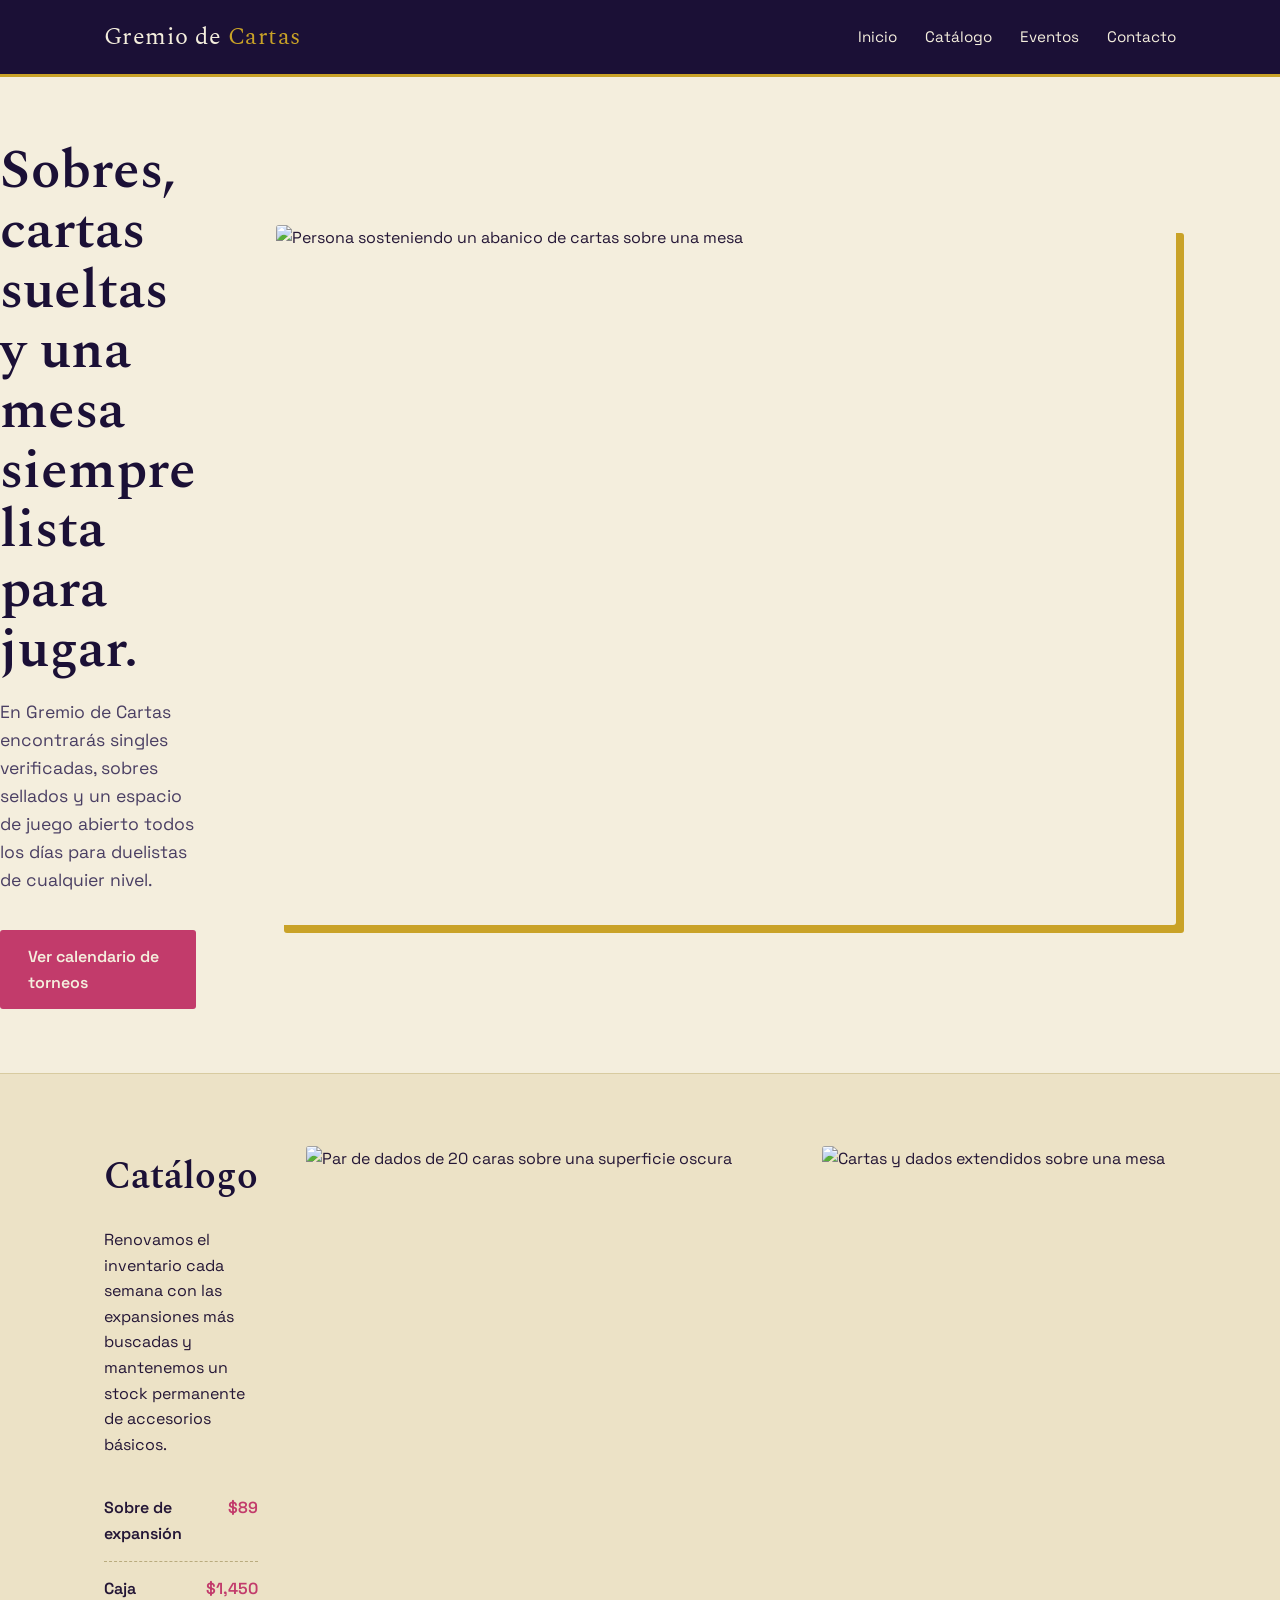
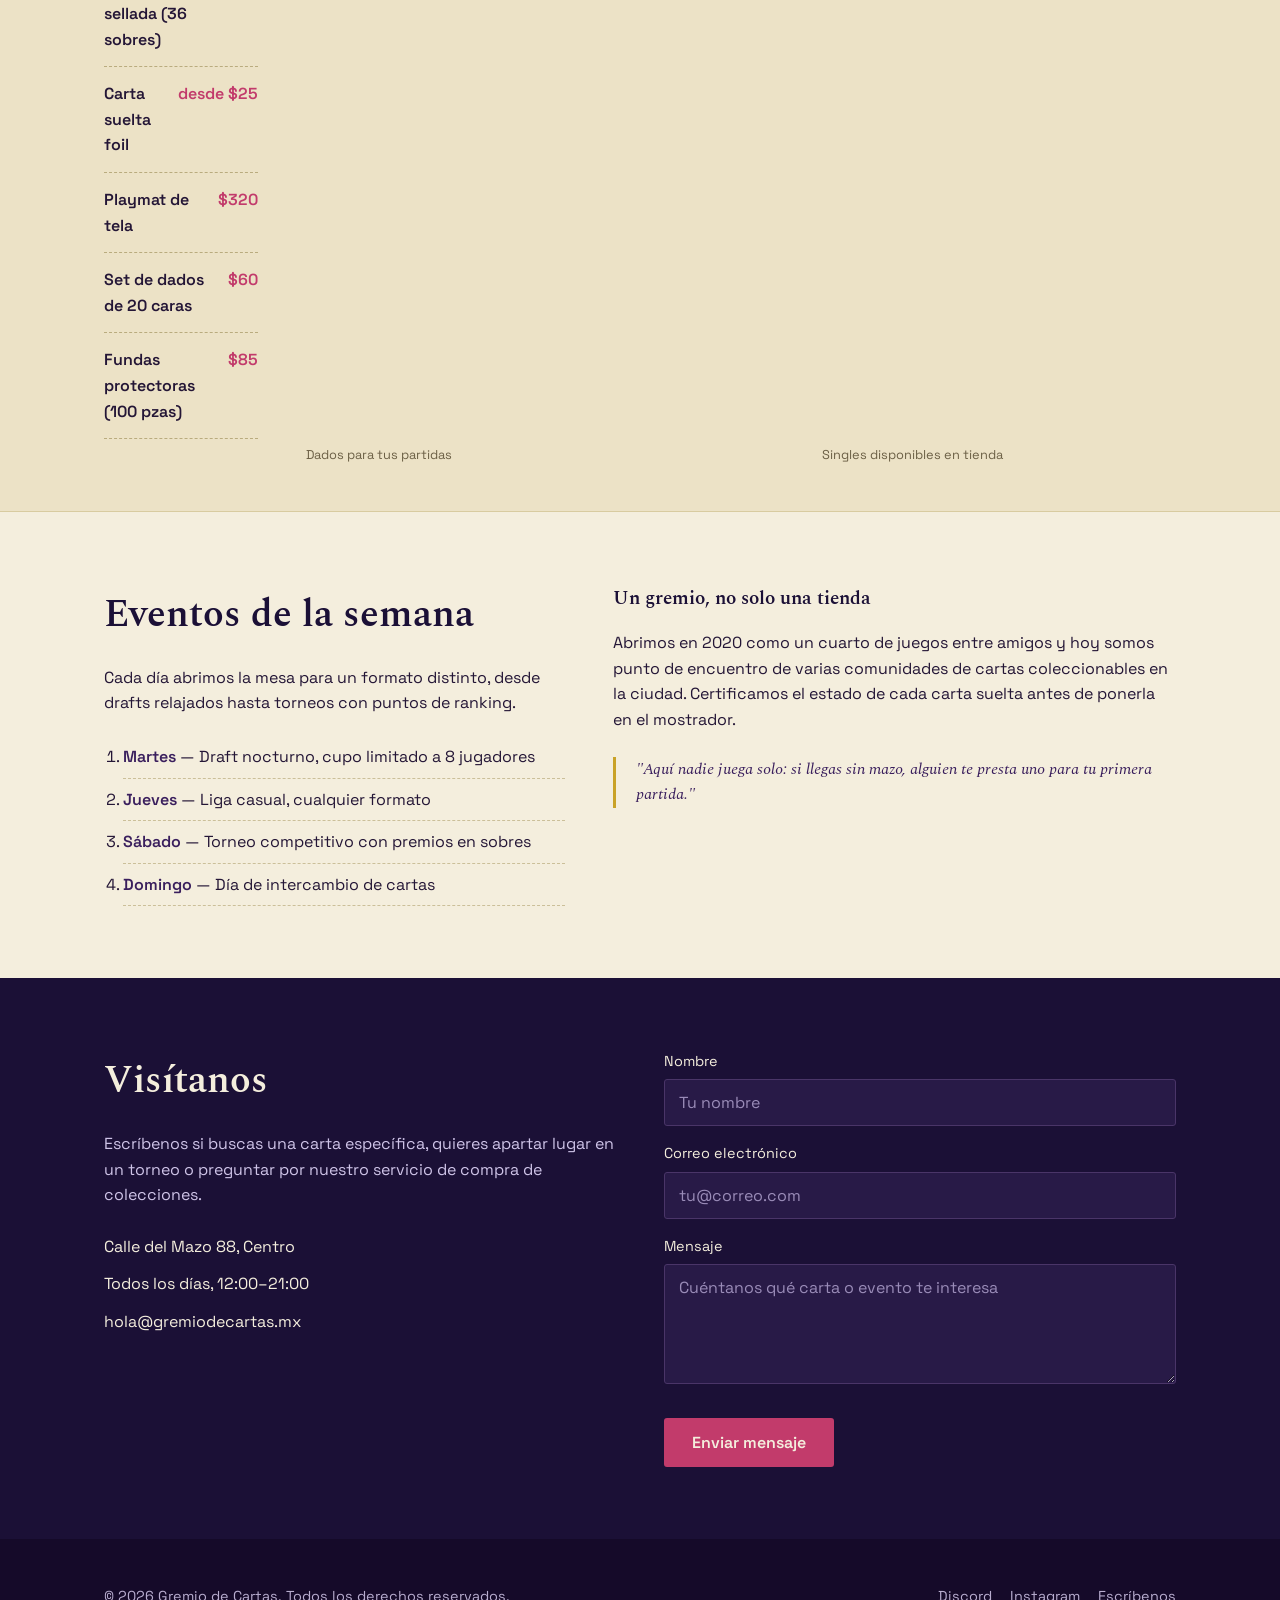
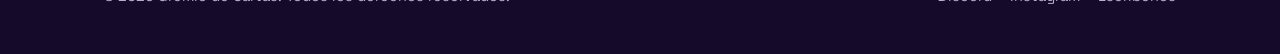
==== gremio-de-cartas/index.html @ 69aee512 "Estructura base del sitio" ====
<!DOCTYPE html>
<html lang="es">
<head>
  <meta charset="UTF-8" />
  <meta name="viewport" content="width=device-width, initial-scale=1.0" />
  <!-- Título de la página -->
  <title>Gremio de Cartas · Tienda de cartas coleccionables</title>
  <!-- Favicon -->
  <link rel="icon" type="image/svg+xml" href="assets/favicon.svg" />
  <!-- Tipografías: Spectral (títulos, tono narrativo) y Space Grotesk (datos, precios) -->
  <link rel="preconnect" href="https://fonts.googleapis.com" />
  <link rel="preconnect" href="https://fonts.gstatic.com" crossorigin />
  <link
    href="https://fonts.googleapis.com/css2?family=Spectral:wght@500;600;700&family=Space+Grotesk:wght@400;500;600&display=swap"
    rel="stylesheet"
  />
  <link rel="stylesheet" href="css/styles.css" />
</head>
<body>

  <!-- ==================== ENCABEZADO ==================== -->
  <header class="site-header">
    <div class="wrap">
      <a href="#inicio" class="logo">Gremio de <span>Cartas</span></a>

      <!-- Menú de navegación -->
      <nav class="main-nav" aria-label="Navegación principal">
        <ul>
          <li><a href="#inicio">Inicio</a></li>
          <li><a href="#catalogo">Catálogo</a></li>
          <li><a href="#eventos">Eventos</a></li>
          <li><a href="#contacto">Contacto</a></li>
        </ul>
      </nav>
    </div>
  </header>

  <!-- ==================== CONTENIDO PRINCIPAL ==================== -->
  <main>

    <!-- Sección: presentación / hero -->
    <section class="hero" id="inicio">
      <div class="wrap hero" style="padding-top:0; padding-bottom:0;">
        <div class="hero-copy">
          <!-- Encabezado principal (h1) -->
          <h1>Sobres, cartas sueltas y una mesa siempre lista para jugar.</h1>
          <p class="lede">
            En Gremio de Cartas encontrarás singles verificadas, sobres
            sellados y un espacio de juego abierto todos los días para
            duelistas de cualquier nivel.
          </p>
          <a href="#eventos" class="btn">Ver calendario de torneos</a>
        </div>
        <figure class="hero-image">
          <img
            src="https://images.unsplash.com/photo-1601162937667-08f083516d57?auto=format&fit=crop&w=900&q=80"
            alt="Persona sosteniendo un abanico de cartas sobre una mesa"
            width="900"
            height="700"
          />
        </figure>
      </div>
    </section>

    <!-- Sección: catálogo -->
    <section class="catalog-section" id="catalogo">
      <div class="wrap catalog-layout">
        <div>
          <!-- Encabezado de sección (h2) -->
          <h2>Catálogo</h2>
          <p>
            Renovamos el inventario cada semana con las expansiones más
            buscadas y mantenemos un stock permanente de accesorios básicos.
          </p>

          <!-- Lista desordenada: productos del catálogo -->
          <ul class="catalog-list">
            <li>
              <span class="item-name">Sobre de expansión</span>
              <span class="item-price">$89</span>
            </li>
            <li>
              <span class="item-name">Caja sellada (36 sobres)</span>
              <span class="item-price">$1,450</span>
            </li>
            <li>
              <span class="item-name">Carta suelta foil</span>
              <span class="item-price">desde $25</span>
            </li>
            <li>
              <span class="item-name">Playmat de tela</span>
              <span class="item-price">$320</span>
            </li>
            <li>
              <span class="item-name">Set de dados de 20 caras</span>
              <span class="item-price">$60</span>
            </li>
            <li>
              <span class="item-name">Fundas protectoras (100 pzas)</span>
              <span class="item-price">$85</span>
            </li>
          </ul>
        </div>

        <div class="catalog-photos">
          <figure>
            <img
              src="https://images.unsplash.com/photo-1570303345338-e1f0eddf4946?auto=format&fit=crop&w=500&q=80"
              alt="Par de dados de 20 caras sobre una superficie oscura"
              width="500"
              height="500"
            />
            <figcaption>Dados para tus partidas</figcaption>
          </figure>
          <figure>
            <img
              src="https://images.unsplash.com/photo-1646808911016-21d14de4df38?auto=format&fit=crop&w=500&q=80"
              alt="Cartas y dados extendidos sobre una mesa"
              width="500"
              height="500"
            />
            <figcaption>Singles disponibles en tienda</figcaption>
          </figure>
        </div>
      </div>
    </section>

    <!-- Sección: eventos -->
    <section class="events-section" id="eventos">
      <div class="wrap">
        <div>
          <!-- Encabezado de sección (h2) -->
          <h2>Eventos de la semana</h2>
          <p>
            Cada día abrimos la mesa para un formato distinto, desde drafts
            relajados hasta torneos con puntos de ranking.
          </p>

          <!-- Lista ordenada: calendario semanal -->
          <ol class="schedule">
            <li><span class="day">Martes</span> — Draft nocturno, cupo limitado a 8 jugadores</li>
            <li><span class="day">Jueves</span> — Liga casual, cualquier formato</li>
            <li><span class="day">Sábado</span> — Torneo competitivo con premios en sobres</li>
            <li><span class="day">Domingo</span> — Día de intercambio de cartas</li>
          </ol>
        </div>
        <div>
          <!-- Subencabezado (h3) -->
          <h3>Un gremio, no solo una tienda</h3>
          <p>
            Abrimos en 2020 como un cuarto de juegos entre amigos y hoy
            somos punto de encuentro de varias comunidades de cartas
            coleccionables en la ciudad. Certificamos el estado de cada
            carta suelta antes de ponerla en el mostrador.
          </p>
          <blockquote>
            "Aquí nadie juega solo: si llegas sin mazo, alguien te presta
            uno para tu primera partida."
          </blockquote>
        </div>
      </div>
    </section>

    <!-- Sección: contacto -->
    <section class="contact-section" id="contacto">
      <div class="wrap contact-layout">
        <div class="contact-info">
          <!-- Encabezado de sección (h2) -->
          <h2>Visítanos</h2>
          <p>
            Escríbenos si buscas una carta específica, quieres apartar
            lugar en un torneo o preguntar por nuestro servicio de compra
            de colecciones.
          </p>
          <ul>
            <li>Calle del Mazo 88, Centro</li>
            <li>Todos los días, 12:00–21:00</li>
            <li>hola@gremiodecartas.mx</li>
          </ul>
        </div>

        <!-- Formulario de contacto -->
        <form action="#" method="post">
          <div class="field">
            <label for="nombre">Nombre</label>
            <input type="text" id="nombre" name="nombre" placeholder="Tu nombre" required />
          </div>
          <div class="field">
            <label for="correo">Correo electrónico</label>
            <input type="email" id="correo" name="correo" placeholder="tu@correo.com" required />
          </div>
          <div class="field">
            <label for="mensaje">Mensaje</label>
            <textarea id="mensaje" name="mensaje" placeholder="Cuéntanos qué carta o evento te interesa" required></textarea>
          </div>
          <button type="submit" class="btn">Enviar mensaje</button>
        </form>
      </div>
    </section>

  </main>

  <!-- ==================== PIE DE PÁGINA ==================== -->
  <footer class="site-footer">
    <div class="wrap">
      <p>&copy; 2026 Gremio de Cartas. Todos los derechos reservados.</p>
      <ul class="social-links">
        <li><a href="https://discord.com" target="_blank" rel="noopener">Discord</a></li>
        <li><a href="https://instagram.com" target="_blank" rel="noopener">Instagram</a></li>
        <li><a href="mailto:hola@gremiodecartas.mx">Escríbenos</a></li>
      </ul>
    </div>
  </footer>

</body>
</html>
---- gremio-de-cartas/css/styles.css ----
/* ============================================================
   GREMIO DE CARTAS — hoja de estilos
   Paleta: índigo profundo, ciruela, dorado foil, pergamino, magenta holo
   Tipografía: Spectral (títulos, tono de "lore") + Space Grotesk (datos/stats)
   ============================================================ */

:root {
  --indigo: #1b1036;
  --plum: #3a1f5d;
  --gold: #c9a227;
  --parchment: #f4eedd;
  --holo: #c23b6b;
  --ink: #241636;

  --font-display: "Spectral", Georgia, serif;
  --font-data: "Space Grotesk", "Segoe UI", sans-serif;

  --max-width: 1120px;
}

* {
  box-sizing: border-box;
}

html {
  scroll-behavior: smooth;
}

body {
  margin: 0;
  background: var(--parchment);
  color: var(--ink);
  font-family: var(--font-data);
  line-height: 1.6;
}

img {
  max-width: 100%;
  display: block;
}

a {
  color: inherit;
}

a:focus-visible,
button:focus-visible,
input:focus-visible,
textarea:focus-visible {
  outline: 3px solid var(--gold);
  outline-offset: 2px;
}

.wrap {
  max-width: var(--max-width);
  margin: 0 auto;
  padding: 0 24px;
}

h1, h2, h3 {
  font-family: var(--font-display);
  font-weight: 600;
  margin: 0 0 0.5em;
  color: var(--indigo);
}

h2 {
  font-size: clamp(1.8rem, 3vw, 2.4rem);
}

p {
  max-width: 62ch;
}

/* ============================================================
   ENCABEZADO Y NAVEGACIÓN
   ============================================================ */
.site-header {
  background: var(--indigo);
  color: var(--parchment);
  position: sticky;
  top: 0;
  z-index: 10;
  border-bottom: 3px solid var(--gold);
}

.site-header .wrap {
  display: flex;
  align-items: center;
  justify-content: space-between;
  padding-top: 18px;
  padding-bottom: 18px;
}

.logo {
  font-family: var(--font-display);
  font-size: 1.5rem;
  color: var(--parchment);
  text-decoration: none;
  letter-spacing: 0.02em;
}

.logo span {
  color: var(--gold);
}

.main-nav ul {
  list-style: none;
  display: flex;
  gap: 28px;
  margin: 0;
  padding: 0;
}

.main-nav a {
  text-decoration: none;
  color: var(--parchment);
  font-size: 0.95rem;
  border-bottom: 2px solid transparent;
  padding-bottom: 4px;
  transition: border-color 0.2s ease;
}

.main-nav a:hover {
  border-color: var(--gold);
}

/* ============================================================
   HERO
   ============================================================ */
.hero {
  display: grid;
  grid-template-columns: 1.1fr 0.9fr;
  align-items: center;
  gap: 40px;
  padding: 64px 0;
}

.hero-copy h1 {
  font-size: clamp(2.3rem, 5vw, 3.4rem);
  line-height: 1.1;
  margin-bottom: 0.3em;
}

.hero-copy .lede {
  font-size: 1.1rem;
  color: #4a3f63;
}

.btn {
  display: inline-block;
  margin-top: 18px;
  padding: 14px 28px;
  background: var(--holo);
  color: var(--parchment);
  text-decoration: none;
  font-weight: 600;
  border: none;
  border-radius: 3px;
  cursor: pointer;
  font-family: var(--font-data);
  font-size: 1rem;
}

.btn:hover {
  background: #9c2f56;
}

.hero-image img {
  border-radius: 3px;
  box-shadow: 8px 8px 0 var(--gold);
}

/* ============================================================
   SECCIÓN: CATÁLOGO
   ============================================================ */
.catalog-section {
  background: #ece2c6;
  padding: 72px 0;
  border-top: 1px solid #d8cba0;
  border-bottom: 1px solid #d8cba0;
}

.catalog-layout {
  display: grid;
  grid-template-columns: 1fr 1fr;
  gap: 48px;
}

.catalog-list {
  list-style: none;
  margin: 24px 0 0;
  padding: 0;
}

.catalog-list li {
  display: flex;
  justify-content: space-between;
  gap: 16px;
  padding: 14px 0;
  border-bottom: 1px dashed #b9ab7e;
  font-family: var(--font-data);
}

.catalog-list .item-name {
  font-weight: 600;
}

.catalog-list .item-price {
  color: var(--holo);
  font-weight: 600;
  white-space: nowrap;
}

.catalog-photos {
  display: grid;
  grid-template-columns: 1fr 1fr;
  gap: 16px;
}

.catalog-photos img {
  border-radius: 3px;
  height: 100%;
  object-fit: cover;
}

.catalog-photos figure {
  margin: 0;
}

.catalog-photos figcaption {
  font-size: 0.8rem;
  color: #6b5f45;
  margin-top: 6px;
}

/* ============================================================
   SECCIÓN: EVENTOS
   ============================================================ */
.events-section {
  padding: 72px 0;
}

.events-section .wrap {
  display: grid;
  grid-template-columns: 0.9fr 1.1fr;
  gap: 48px;
  align-items: start;
}

.schedule {
  margin: 20px 0 0;
  padding-left: 1.2em;
}

.schedule li {
  padding: 8px 0;
  border-bottom: 1px dashed #cbbf99;
}

.schedule .day {
  font-weight: 600;
  color: var(--plum);
}

/* ============================================================
   SECCIÓN: NOSOTROS (dentro de eventos, columna derecha)
   ============================================================ */
blockquote {
  margin: 24px 0 0;
  padding-left: 20px;
  border-left: 3px solid var(--gold);
  font-family: var(--font-display);
  font-style: italic;
  color: var(--plum);
}

/* ============================================================
   SECCIÓN: CONTACTO
   ============================================================ */
.contact-section {
  background: var(--indigo);
  color: var(--parchment);
  padding: 72px 0;
}

.contact-section h2 {
  color: var(--parchment);
}

.contact-layout {
  display: grid;
  grid-template-columns: 1fr 1fr;
  gap: 48px;
}

.contact-info p {
  color: #cfc4e8;
}

.contact-info ul {
  list-style: none;
  padding: 0;
  margin: 20px 0 0;
}

.contact-info li {
  padding: 6px 0;
}

form {
  display: grid;
  gap: 16px;
}

.field {
  display: grid;
  gap: 6px;
}

label {
  font-size: 0.9rem;
  color: var(--parchment);
}

input,
textarea {
  padding: 12px 14px;
  border: 1px solid #4a3568;
  border-radius: 3px;
  background: #281a47;
  color: var(--parchment);
  font-family: var(--font-data);
  font-size: 1rem;
}

input::placeholder,
textarea::placeholder {
  color: #9a8cb8;
}

textarea {
  min-height: 120px;
  resize: vertical;
}

form .btn {
  justify-self: start;
}

/* ============================================================
   PIE DE PÁGINA
   ============================================================ */
.site-footer {
  background: #150a29;
  color: #b8adcf;
  padding: 32px 0;
  font-size: 0.9rem;
}

.site-footer .wrap {
  display: flex;
  flex-wrap: wrap;
  justify-content: space-between;
  align-items: center;
  gap: 12px;
}

.social-links {
  list-style: none;
  display: flex;
  gap: 18px;
  margin: 0;
  padding: 0;
}

.social-links a {
  text-decoration: none;
  color: #b8adcf;
}

.social-links a:hover {
  color: var(--gold);
}

/* ============================================================
   RESPONSIVO
   ============================================================ */
@media (max-width: 780px) {
  .site-header .wrap {
    flex-direction: column;
    gap: 12px;
  }

  .main-nav ul {
    gap: 18px;
    flex-wrap: wrap;
    justify-content: center;
  }

  .hero,
  .catalog-layout,
  .events-section .wrap,
  .contact-layout {
    grid-template-columns: 1fr;
  }

  .hero-image {
    order: -1;
  }
}

@media (prefers-reduced-motion: reduce) {
  html {
    scroll-behavior: auto;
  }
  * {
    transition: none !important;
  }
}
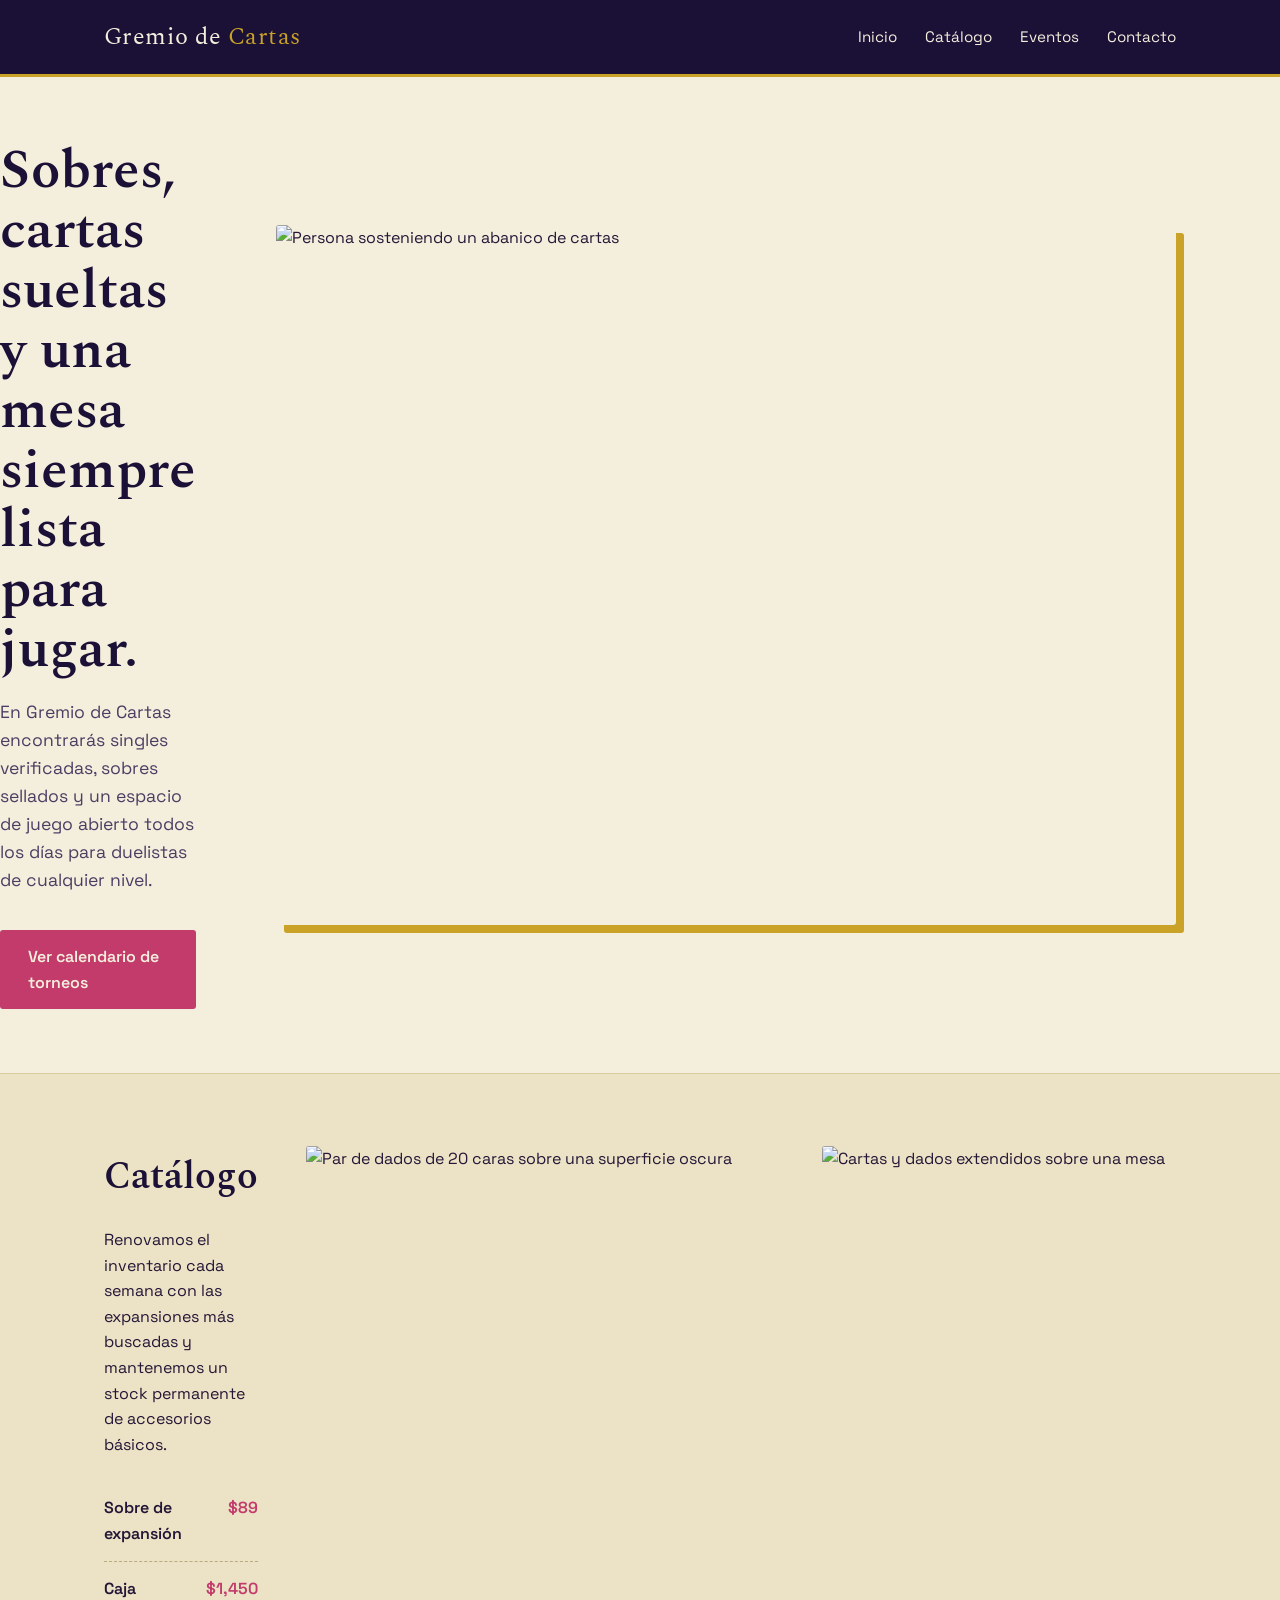
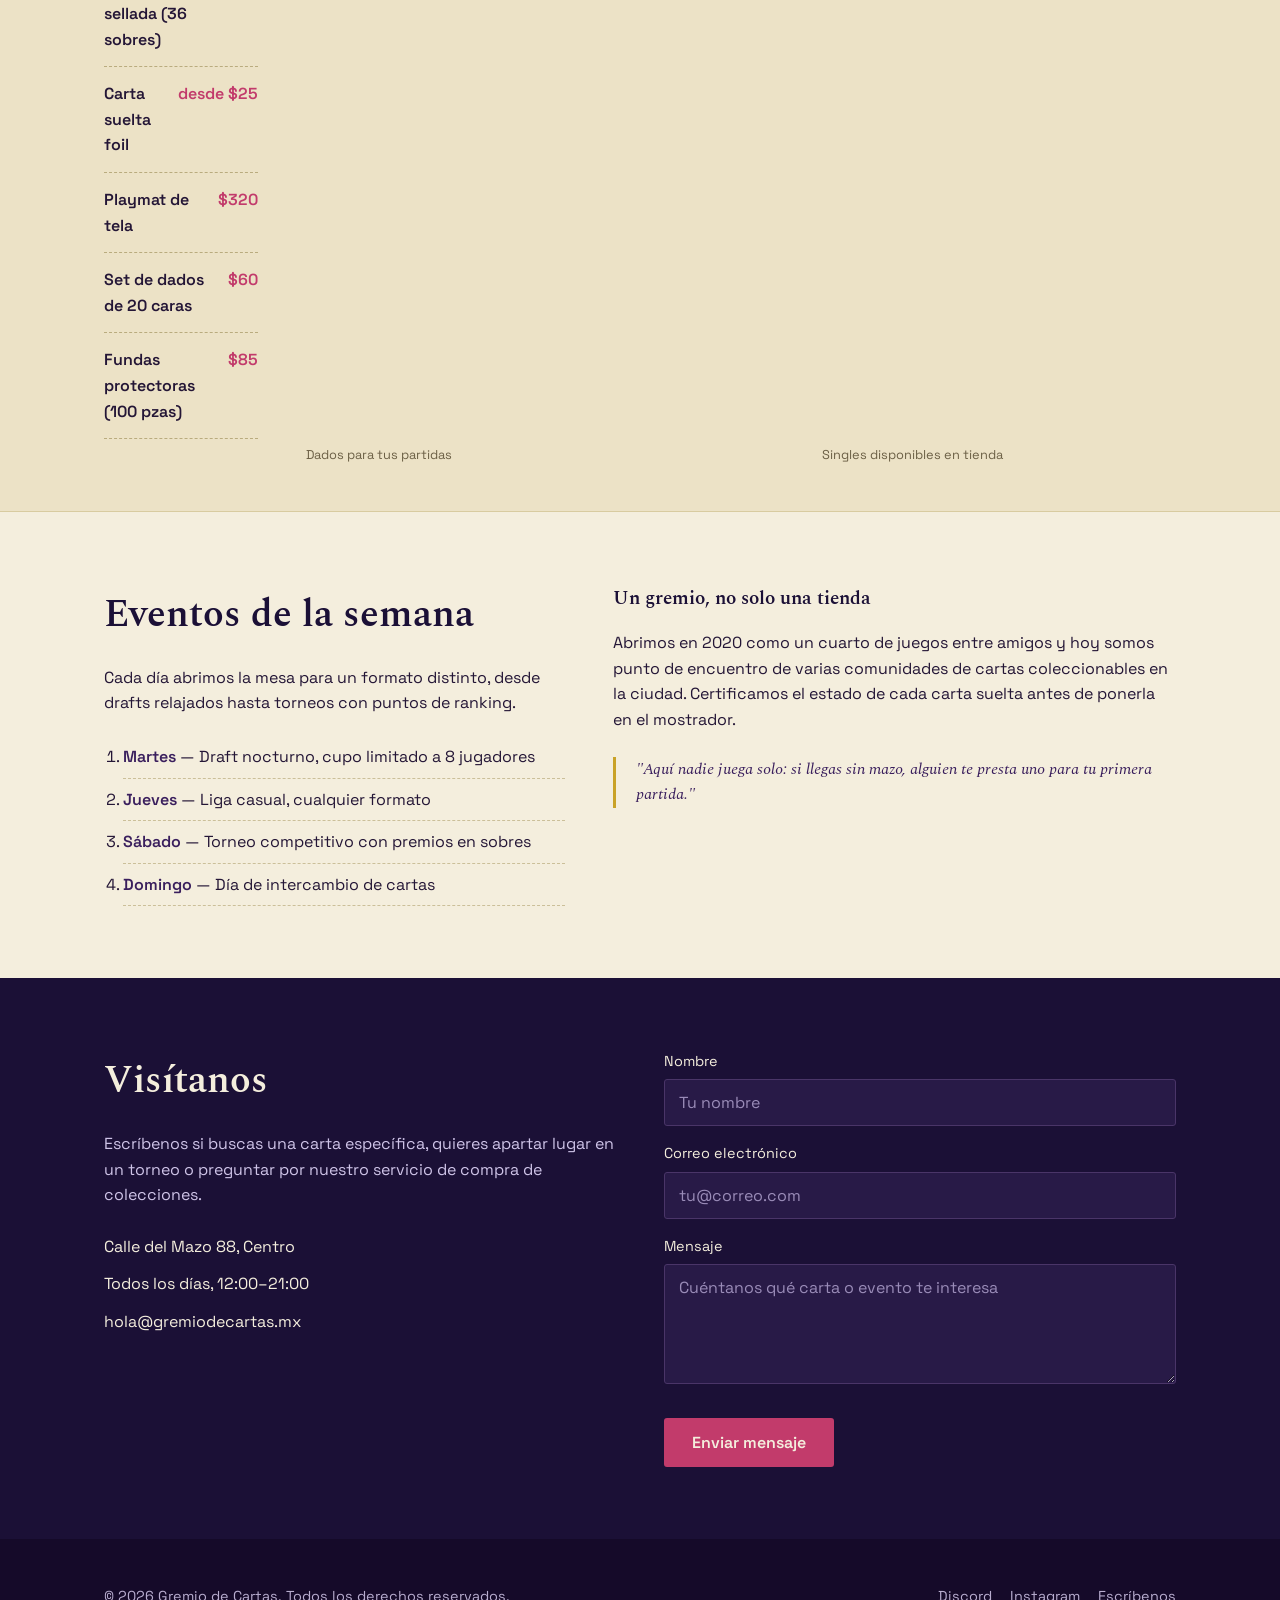
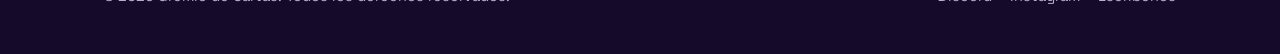
==== commit d4a02d14: "Se cambio una imagen a algo mas caracteristico" ====
--- a/gremio-de-cartas/index.html
+++ b/gremio-de-cartas/index.html
@@ -53,8 +53,8 @@
         </div>
         <figure class="hero-image">
           <img
-            src="https://images.unsplash.com/photo-1601162937667-08f083516d57?auto=format&fit=crop&w=900&q=80"
-            alt="Persona sosteniendo un abanico de cartas sobre una mesa"
+            src="https://www.hicreategames.com/wp-content/uploads/2025/08/Most-Popular-Trading-Card-Games.jpg"
+            alt="Persona sosteniendo un abanico de cartas"
             width="900"
             height="700"
           />
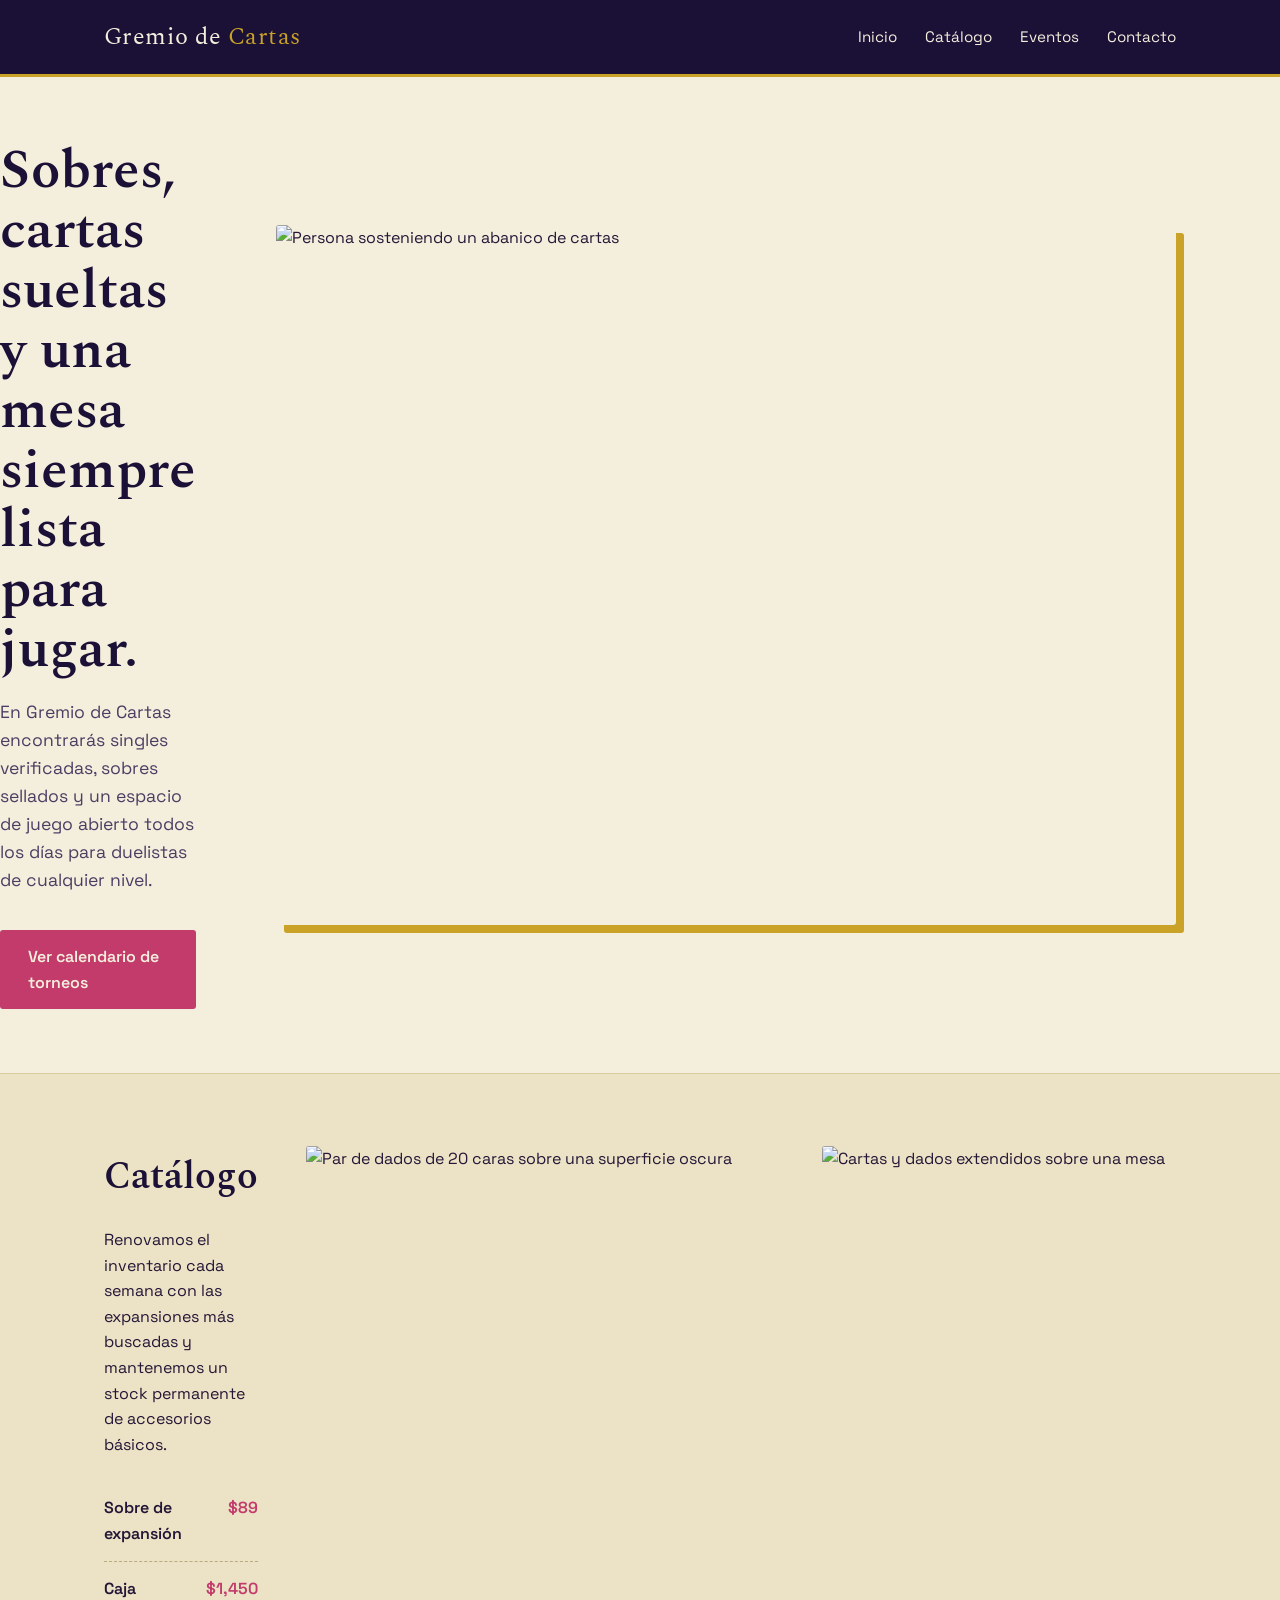
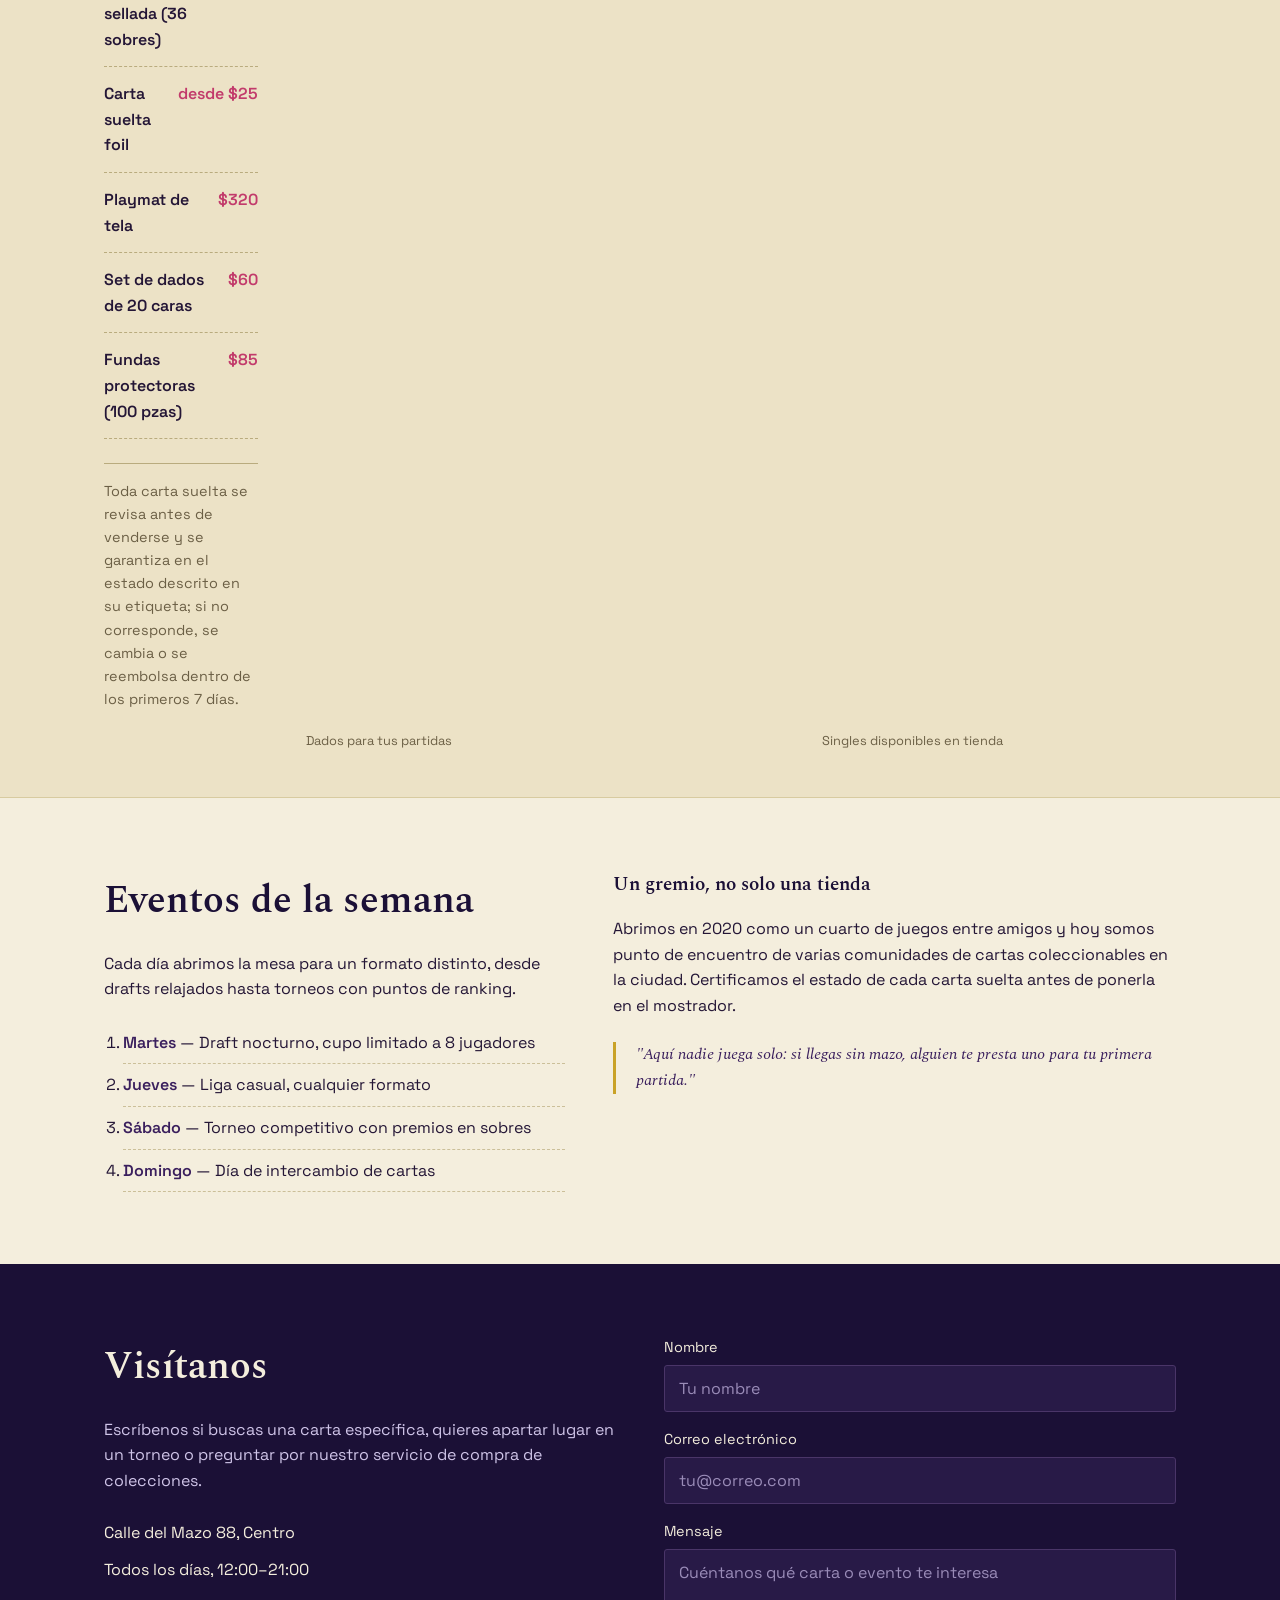
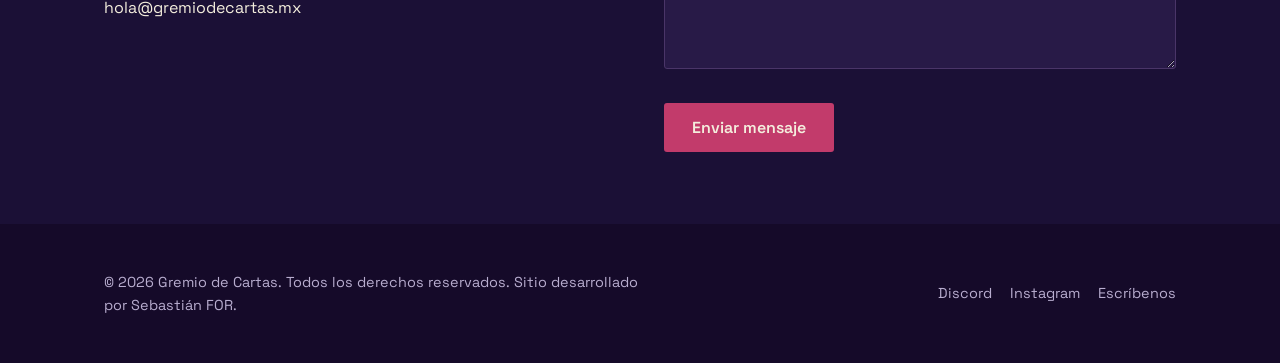
==== commit fd17218b: "Agrega nota de garantía de autenticidad en el catálogo" ====
--- a/gremio-de-cartas/index.html
+++ b/gremio-de-cartas/index.html
@@ -100,6 +100,11 @@
               <span class="item-price">$85</span>
             </li>
           </ul>
+          <p class="guarantee">
+            Toda carta suelta se revisa antes de venderse y se garantiza en
+            el estado descrito en su etiqueta; si no corresponde, se
+            cambia o se reembolsa dentro de los primeros 7 días.
+          </p>
         </div>
 
         <div class="catalog-photos">
@@ -203,7 +208,7 @@
   <!-- ==================== PIE DE PÁGINA ==================== -->
   <footer class="site-footer">
     <div class="wrap">
-      <p>&copy; 2026 Gremio de Cartas. Todos los derechos reservados.</p>
+      <p>&copy; 2026 Gremio de Cartas. Todos los derechos reservados. Sitio desarrollado por Sebastián FOR.</p>
       <ul class="social-links">
         <li><a href="https://discord.com" target="_blank" rel="noopener">Discord</a></li>
         <li><a href="https://instagram.com" target="_blank" rel="noopener">Instagram</a></li>
--- a/gremio-de-cartas/css/styles.css
+++ b/gremio-de-cartas/css/styles.css
@@ -234,6 +234,14 @@
   margin-top: 6px;
 }
 
+.guarantee {
+  margin-top: 24px;
+  padding-top: 16px;
+  border-top: 1px solid #b9ab7e;
+  font-size: 0.9rem;
+  color: #6b5f45;
+}
+
 /* ============================================================
    SECCIÓN: EVENTOS
    ============================================================ */
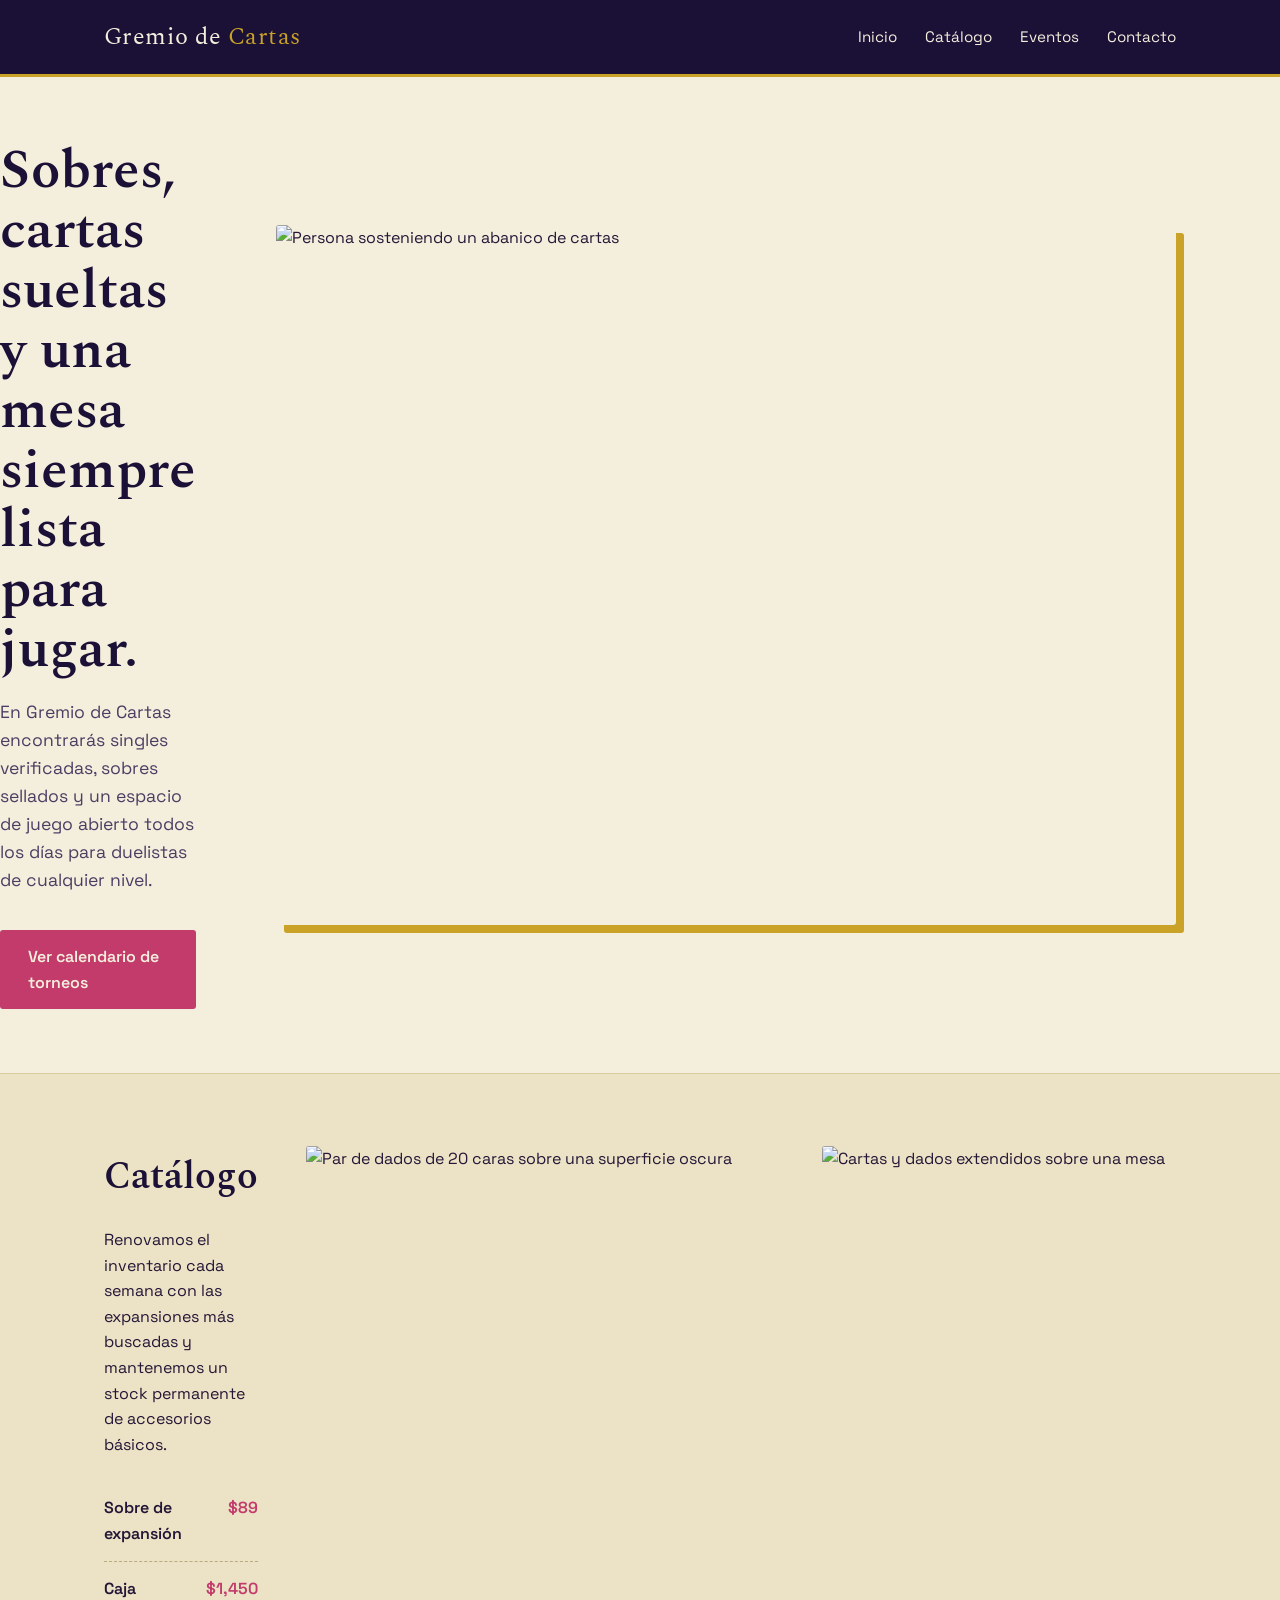
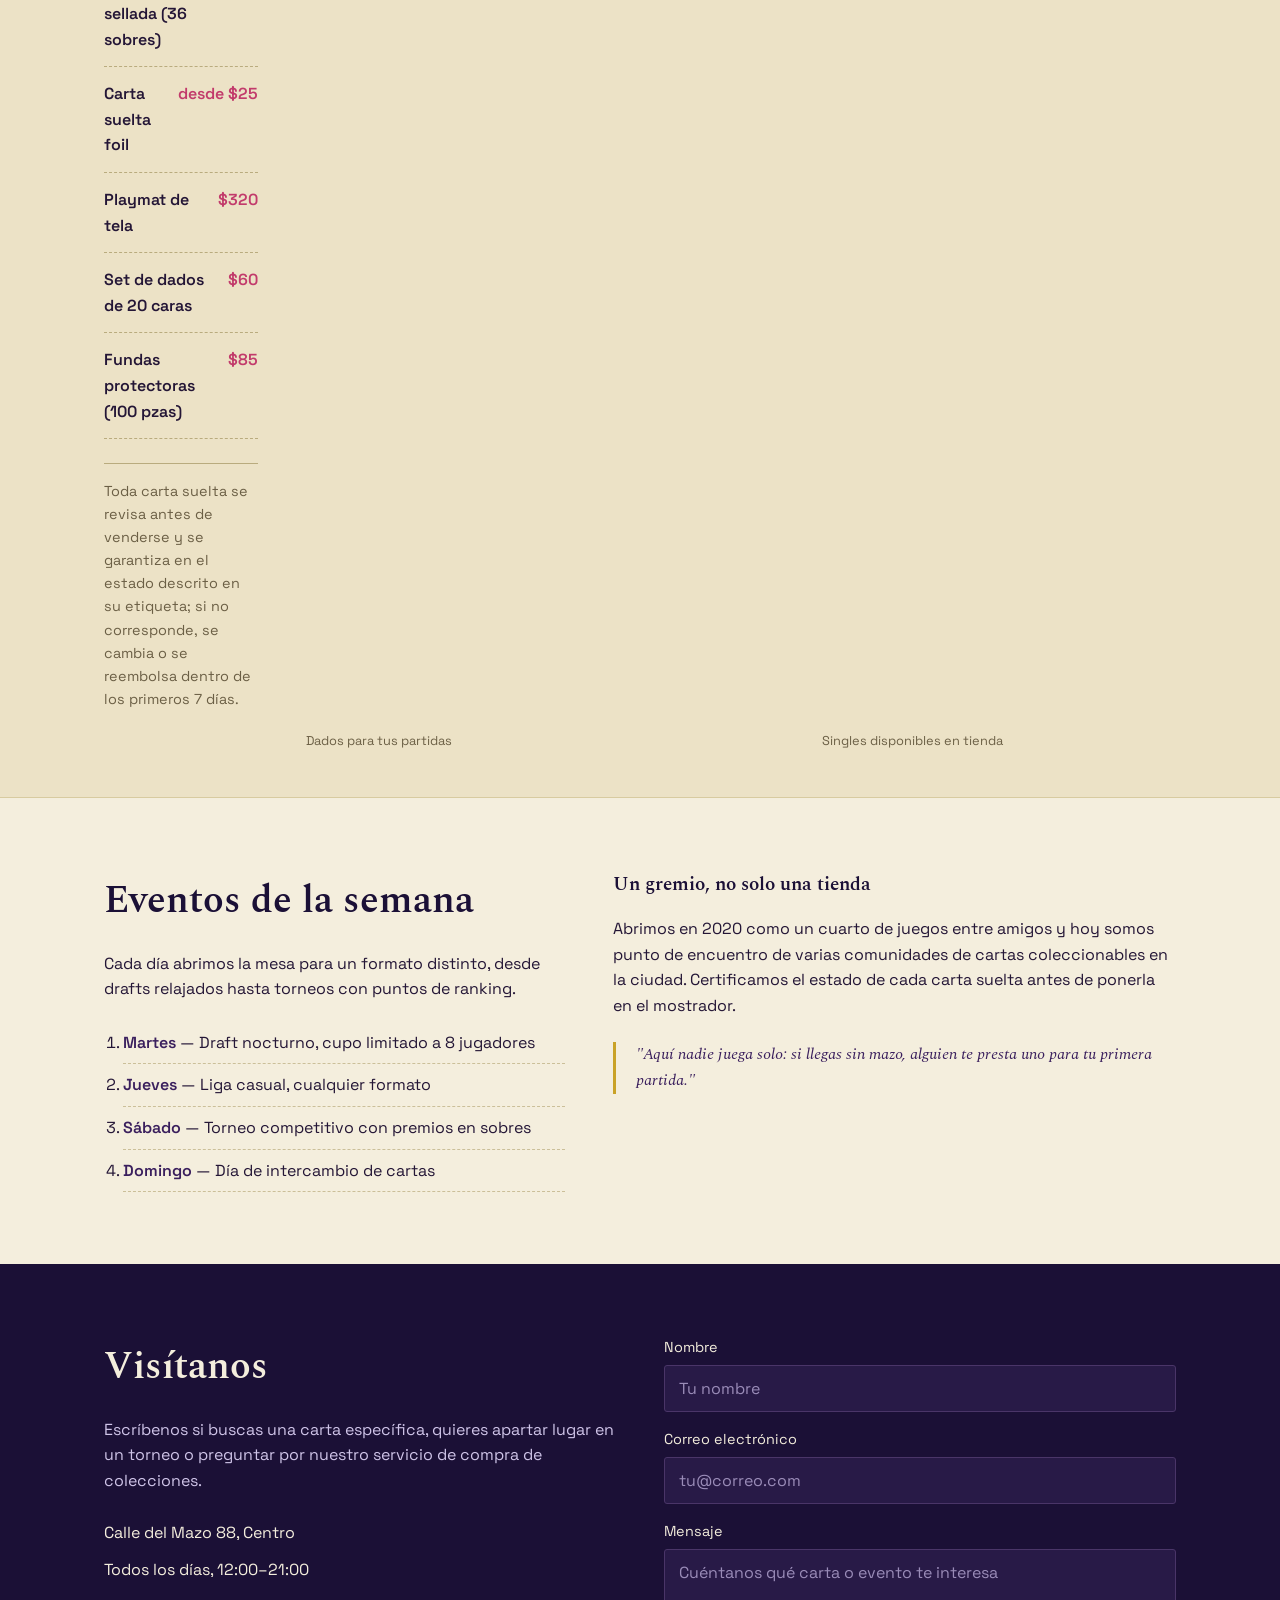
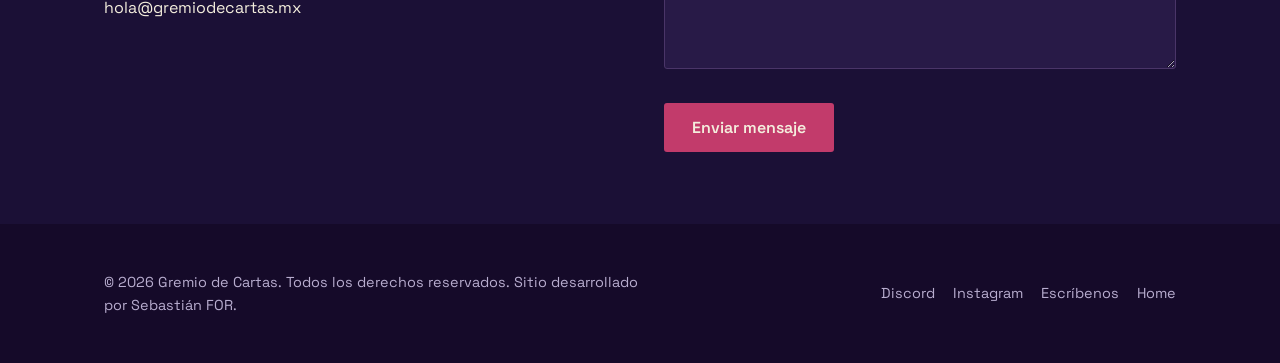
==== commit 32d1899a: "Agrega enlace para volver al inicio en el pie de página" ====
--- a/gremio-de-cartas/index.html
+++ b/gremio-de-cartas/index.html
@@ -213,6 +213,7 @@
         <li><a href="https://discord.com" target="_blank" rel="noopener">Discord</a></li>
         <li><a href="https://instagram.com" target="_blank" rel="noopener">Instagram</a></li>
         <li><a href="mailto:hola@gremiodecartas.mx">Escríbenos</a></li>
+        <li><a href="#inicio">Home</a></li>
       </ul>
     </div>
   </footer>
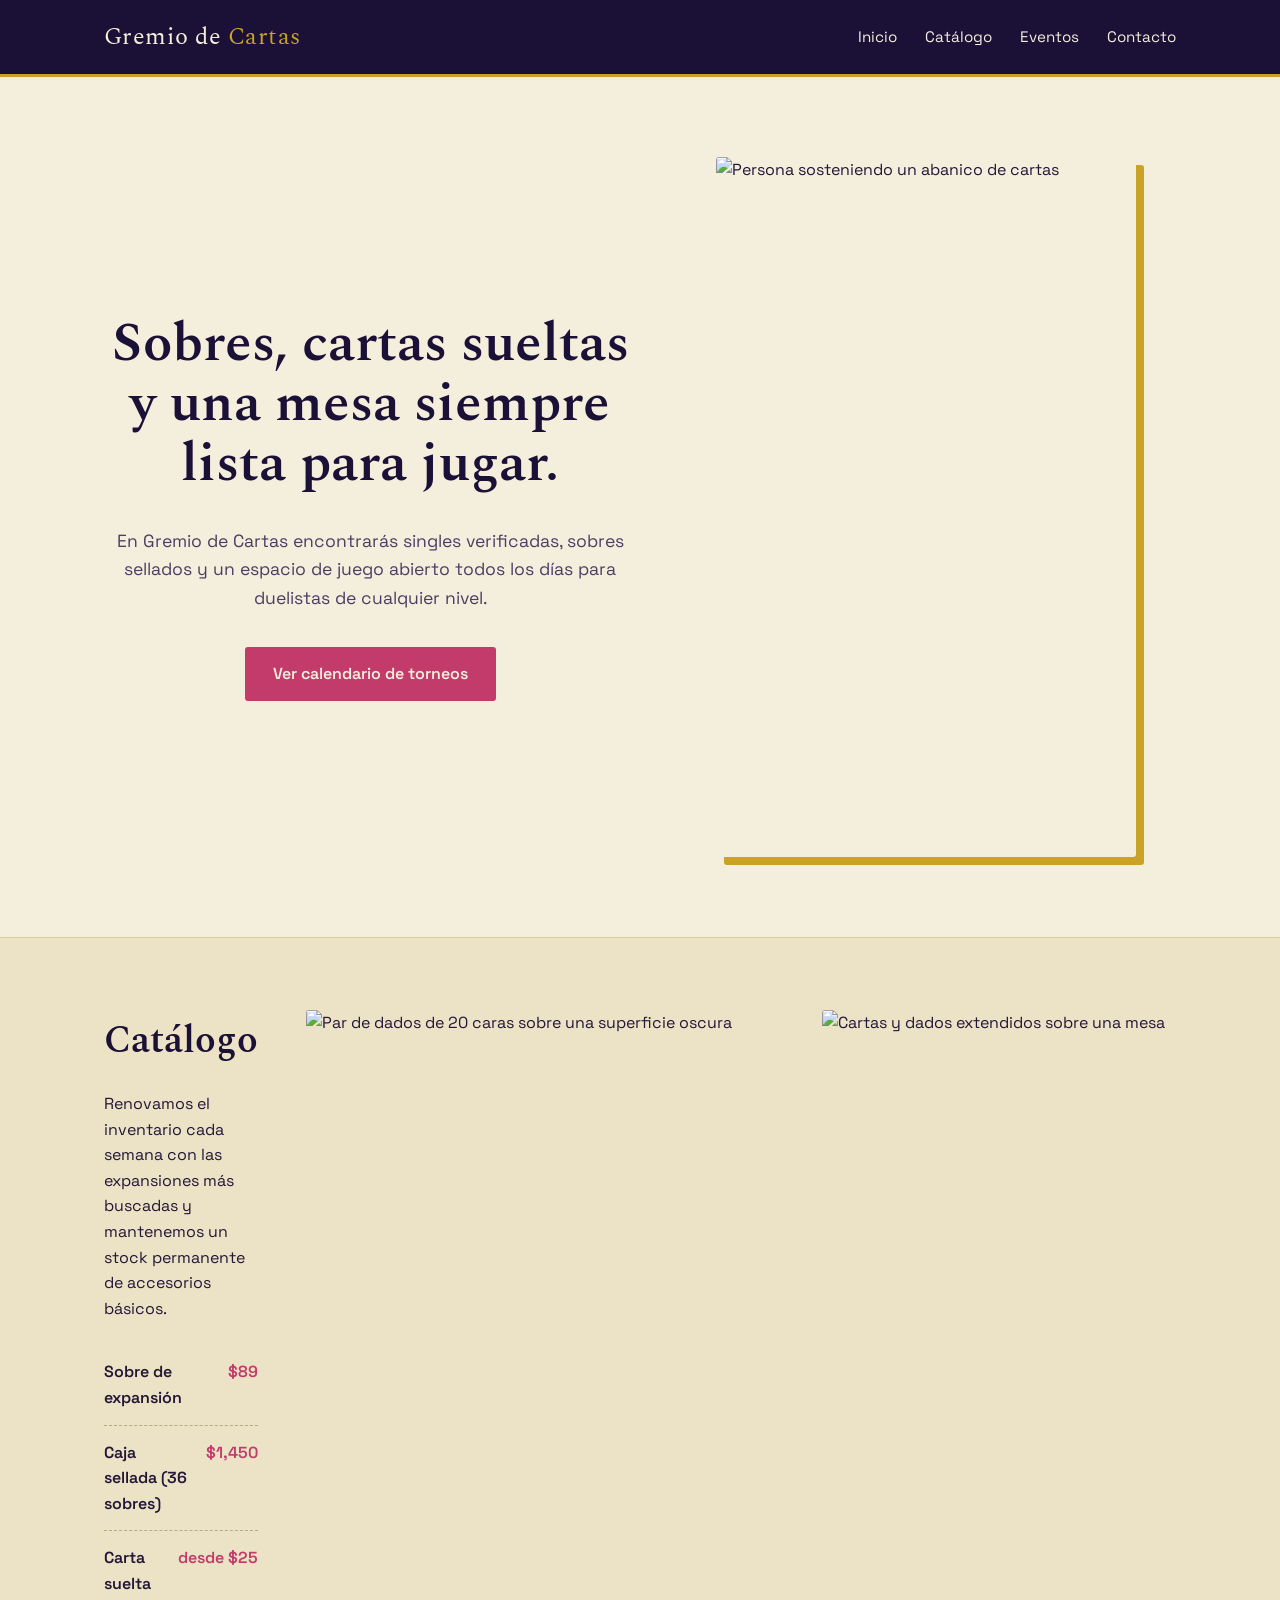
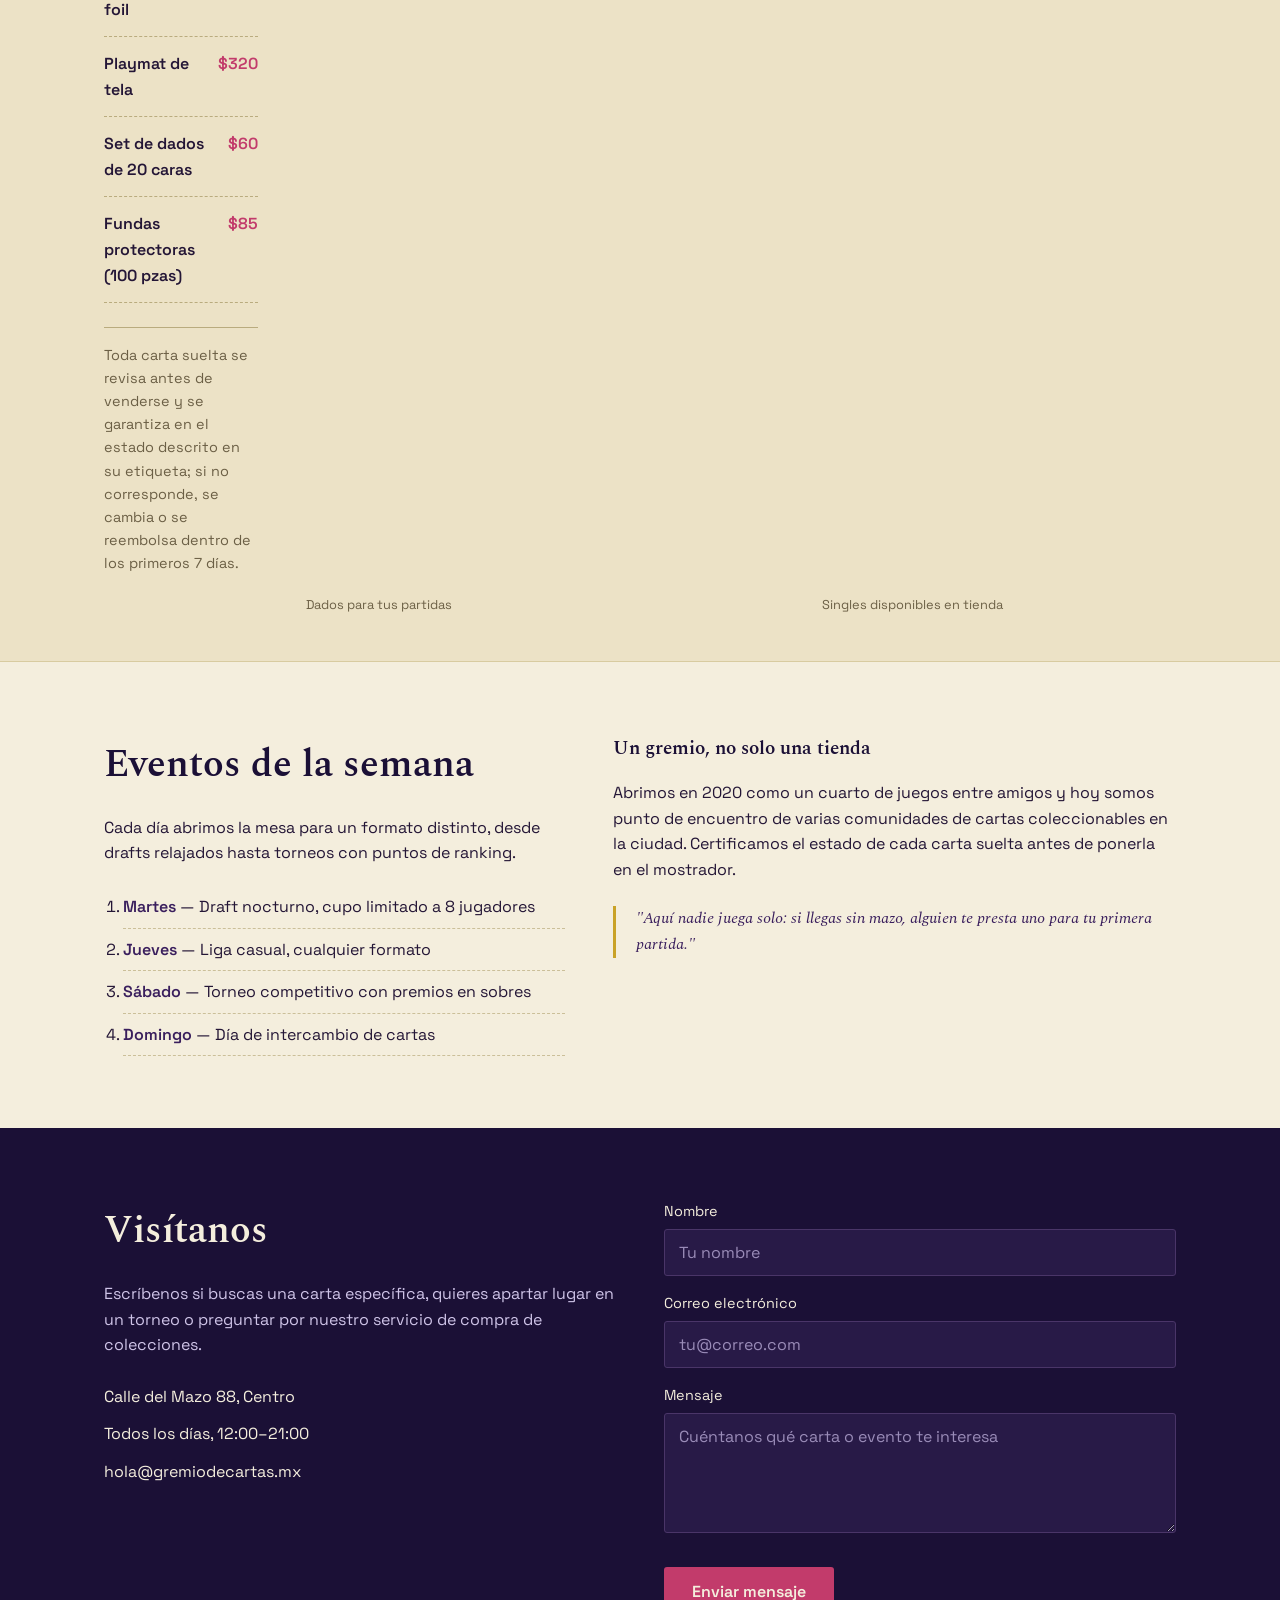
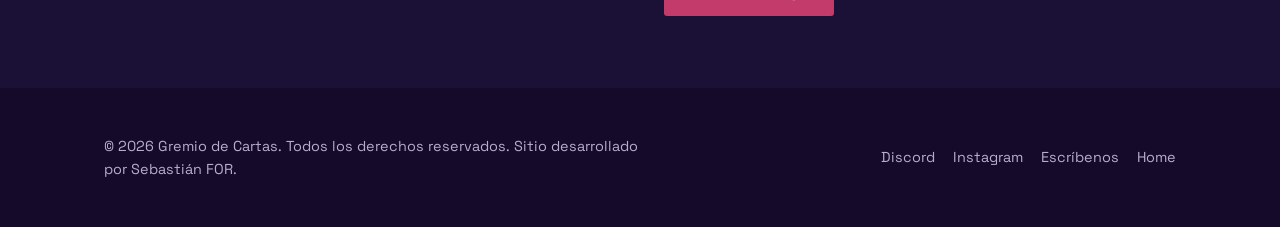
==== commit dfbd79be: "Se centró el texto y la imagen" ====
--- a/gremio-de-cartas/index.html
+++ b/gremio-de-cartas/index.html
@@ -40,8 +40,9 @@
 
     <!-- Sección: presentación / hero -->
     <section class="hero" id="inicio">
-      <div class="wrap hero" style="padding-top:0; padding-bottom:0;">
-        <div class="hero-copy">
+      <div class="wrap">
+        <div class="hero-grid">
+          <div class="hero-copy">
           <!-- Encabezado principal (h1) -->
           <h1>Sobres, cartas sueltas y una mesa siempre lista para jugar.</h1>
           <p class="lede">
@@ -59,6 +60,7 @@
             height="700"
           />
         </figure>
+        </div>
       </div>
     </section>
 
--- a/gremio-de-cartas/css/styles.css
+++ b/gremio-de-cartas/css/styles.css
@@ -129,11 +129,21 @@
    HERO
    ============================================================ */
 .hero {
+  padding: 64px 0;
+}
+
+.hero-grid {
   display: grid;
   grid-template-columns: 1.1fr 0.9fr;
   align-items: center;
   gap: 40px;
-  padding: 64px 0;
+}
+
+.hero-copy {
+  text-align: center;
+  display: flex;
+  flex-direction: column;
+  align-items: center;
 }
 
 .hero-copy h1 {
@@ -166,9 +176,15 @@
   background: #9c2f56;
 }
 
+.hero-image {
+  display: flex;
+  justify-content: center;
+}
+
 .hero-image img {
   border-radius: 3px;
   box-shadow: 8px 8px 0 var(--gold);
+  max-width: 420px;
 }
 
 /* ============================================================
@@ -406,7 +422,7 @@
     justify-content: center;
   }
 
-  .hero,
+  .hero-grid,
   .catalog-layout,
   .events-section .wrap,
   .contact-layout {
